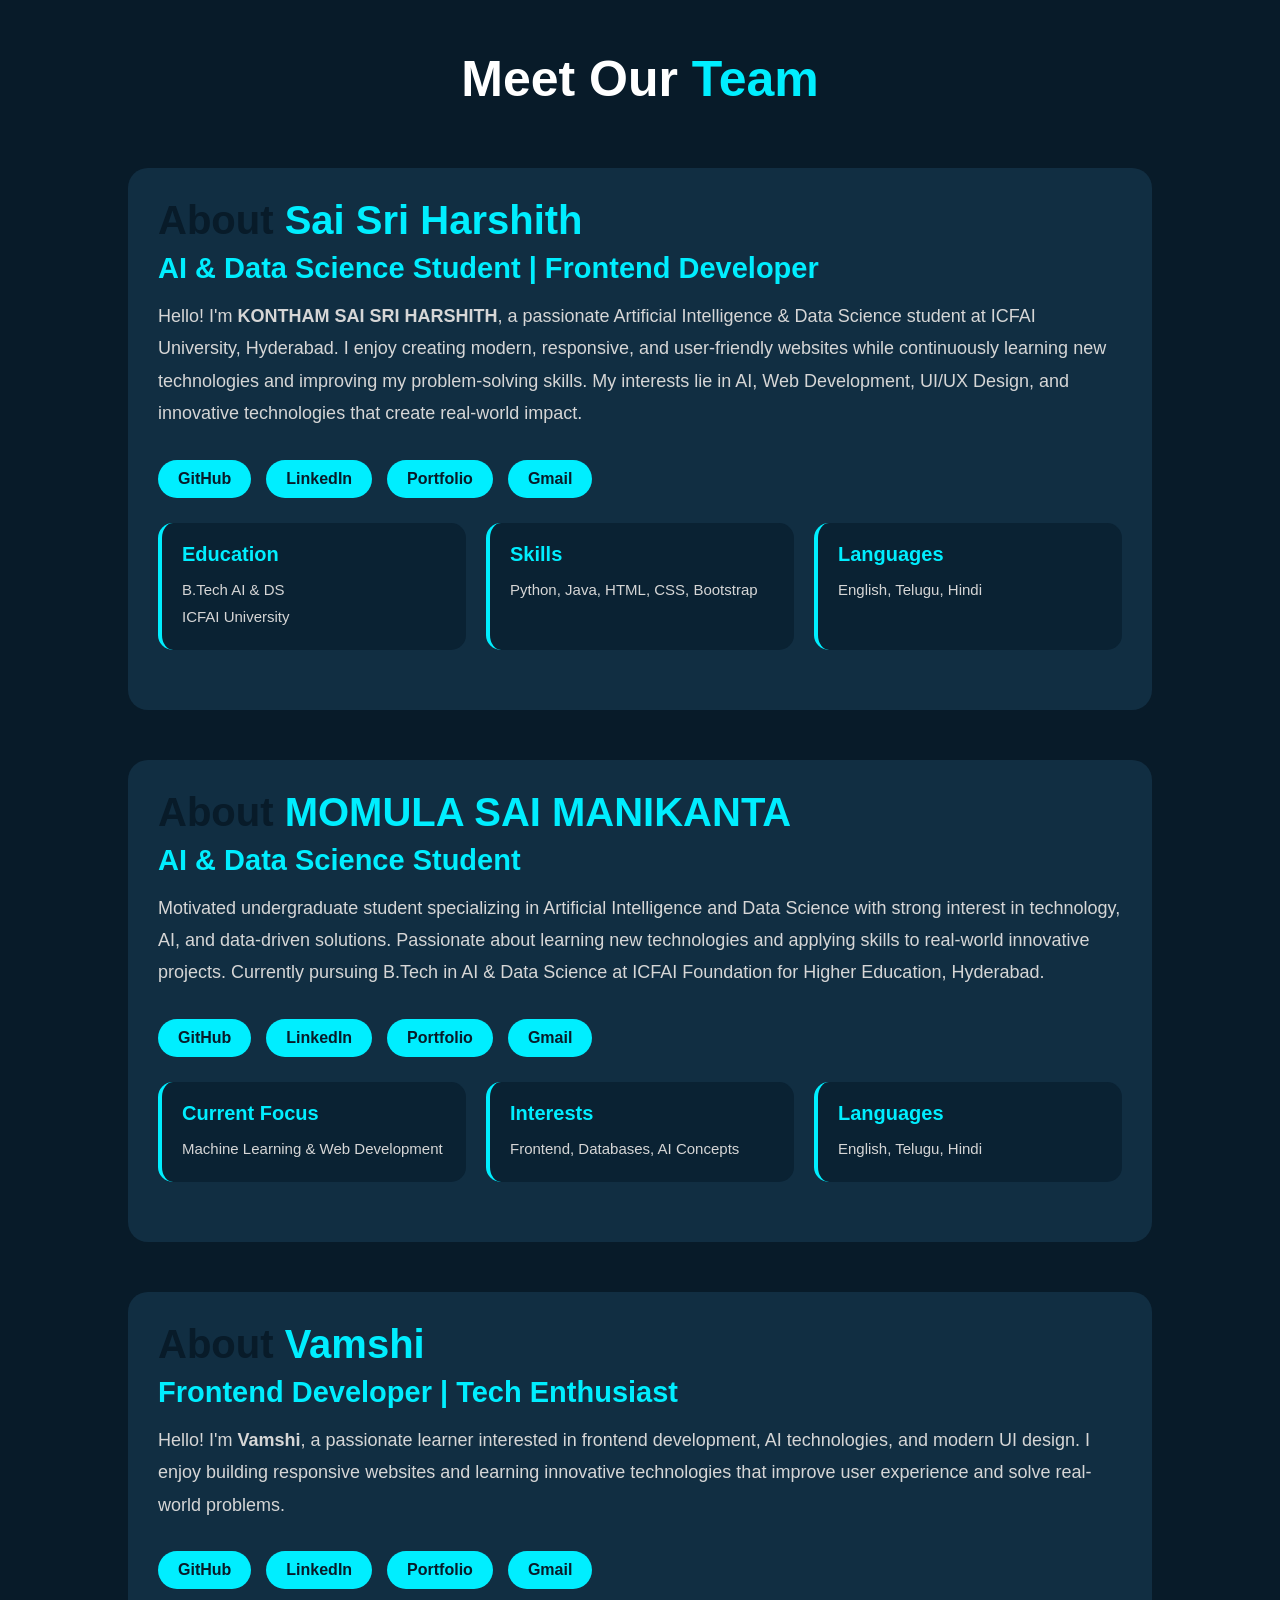
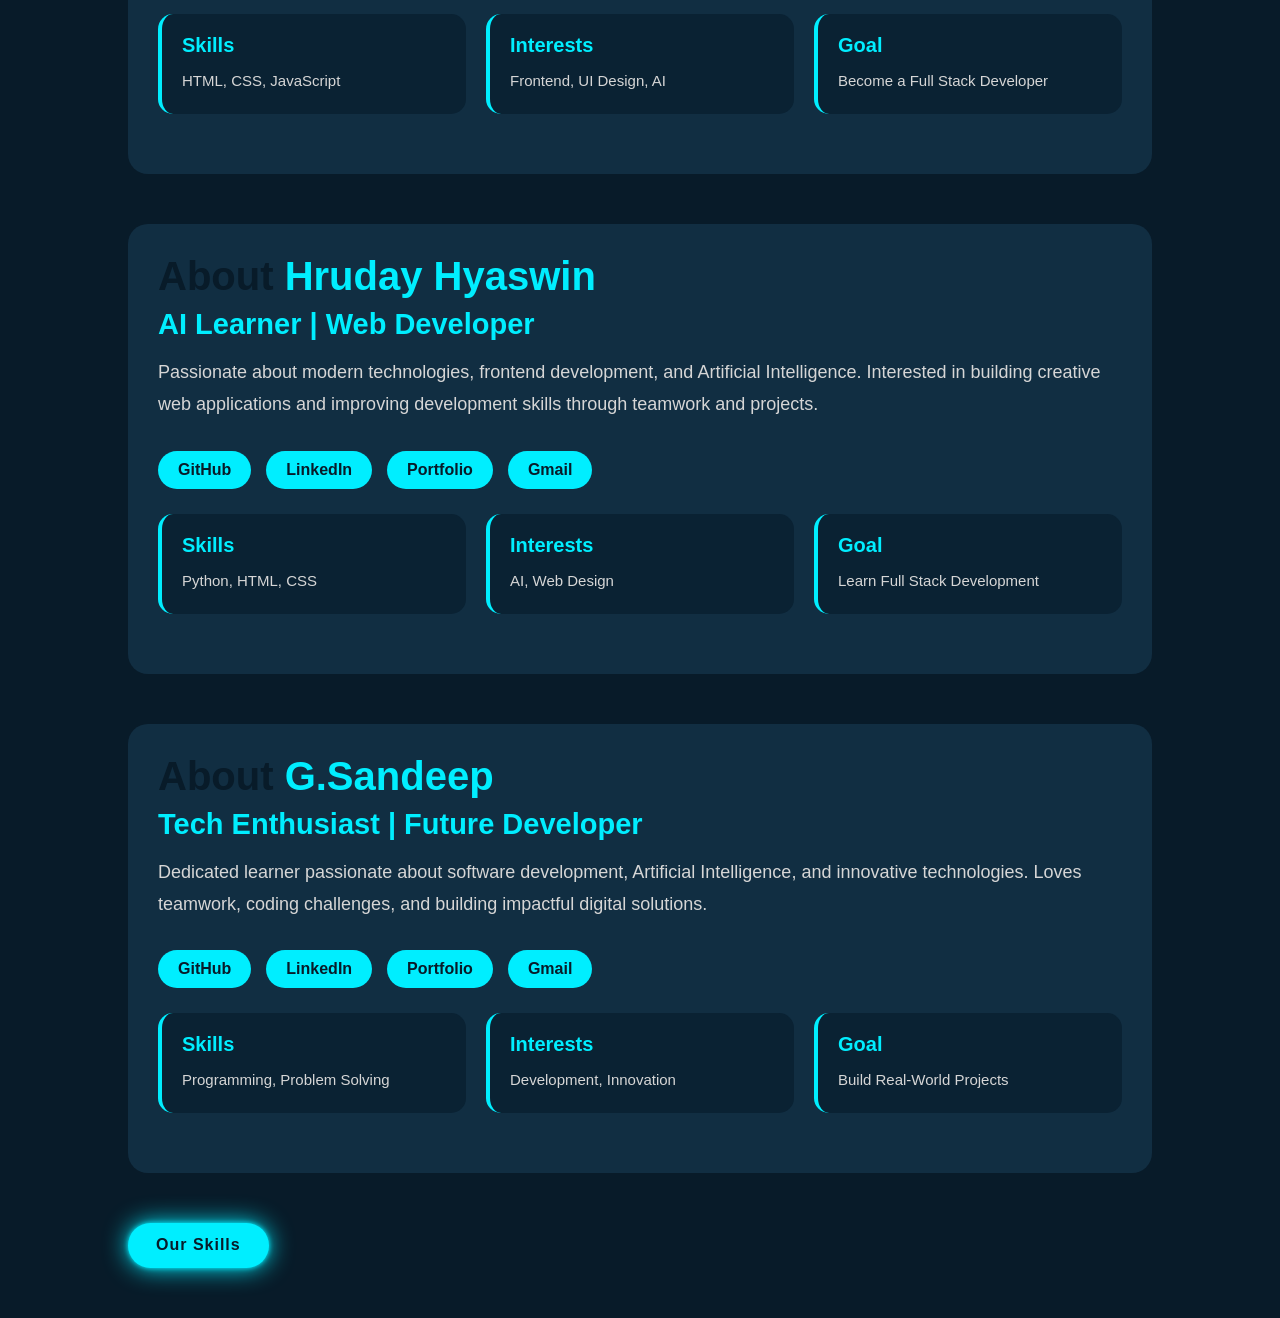
==== templates/about.html @ c6180d8a "yes" ====
<!DOCTYPE html>
<html lang="en">
<head>
    <meta charset="UTF-8">
    <meta name="viewport" content="width=device-width, initial-scale=1.0">
    <title>Our Team</title>

    <link rel="stylesheet" href="stylesheet.css">

    <style>

        body{
            background:#081b29;
            color:white;
            font-family:Arial, Helvetica, sans-serif;
        }

        .team-container{
            padding:50px 10%;
        }

        .heading{
            text-align:center;
            font-size:50px;
            margin-bottom:60px;
        }

        .heading span{
            color:#0ef;
        }

        .about{
            display:flex;
            flex-wrap:wrap;
            gap:40px;
            align-items:center;
            background:#112e42;
            padding:30px;
            border-radius:20px;
            margin-bottom:50px;
            transition:0.3s;
        }

        .about:hover{
            transform:translateY(-5px);
            box-shadow:0 0 20px #0ef;
        }

        .about-img img{
            width:250px;
            height:250px;
            object-fit:cover;
            border-radius:20px;
            border:4px solid #0ef;
        }

        .about-content{
            flex:1;
        }

        .about-content h2{
            font-size:40px;
            margin-bottom:10px;
        }

        .about-content h2 span{
            color:#0ef;
        }

        .about-content h4{
            color:#0ef;
            margin-bottom:15px;
        }

        .about-content p{
            line-height:1.8;
            color:#d6d6d6;
        }

        .social-links{
            margin-top:20px;
            display:flex;
            gap:15px;
            flex-wrap:wrap;
        }

        .social-links a{
            text-decoration:none;
            padding:10px 20px;
            border-radius:30px;
            background:#0ef;
            color:#081b29;
            font-weight:bold;
            transition:0.3s;
        }

        .social-links a:hover{
            box-shadow:0 0 15px #0ef;
            transform:translateY(-3px);
        }

        .about-info{
            display:grid;
            grid-template-columns:repeat(auto-fit,minmax(200px,1fr));
            gap:20px;
            margin-top:25px;
        }

        .info-box{
            background:#0a2233;
            padding:20px;
            border-radius:15px;
        }

        .info-box h5{
            color:#0ef;
            margin-bottom:10px;
        }

    </style>

</head>

<body>

<div class="team-container">

    <h1 class="heading">
        Meet Our <span>Team</span>
    </h1>

    <!-- MEMBER 1 -->

    <section class="about">

        <!-- <div class="about-img">
            <img src="https://media.licdn.com/dms/image/v2/D4D03AQFXeVvyC7tt0g/profile-displayphoto-crop_800_800/B4DZrQmya2IAAI-/0/1764436422904?e=1781136000&v=beta&t=477qju6nKqURJdQWneIxbQoy7bV3Ylf8SMtGtIjzBr8" alt="Harshith">
        </div> -->

        <div class="about-content">

            <h2>About <span>Sai Sri Harshith</span></h2>

            <h4>AI & Data Science Student | Frontend Developer</h4>

            <p>
                Hello! I'm <b>KONTHAM SAI SRI HARSHITH</b>, a passionate
                Artificial Intelligence & Data Science student at ICFAI University,
                Hyderabad.

                I enjoy creating modern, responsive, and user-friendly websites
                while continuously learning new technologies and improving my
                problem-solving skills.

                My interests lie in AI, Web Development, UI/UX Design, and
                innovative technologies that create real-world impact.
            </p>

            <div class="social-links">

                <a href="https://github.com/saisriharshith" target="_blank">
                    GitHub
                </a>

                <a href="https://linkedin.com/in/kontham-saisriharshith-286822322" target="_blank">
                    LinkedIn
                </a>

                <a href="https://saisriharshith-portfolio.netlify.app" target="_blank">
                    Portfolio
                </a>

                <a href="mailto:konthamsaisriharshith99@gmail.com">
                    Gmail
                </a>

            </div>

            <div class="about-info">

                <div class="info-box">
                    <h5>Education</h5>
                    <p>B.Tech AI & DS <br> ICFAI University</p>
                </div>

                <div class="info-box">
                    <h5>Skills</h5>
                    <p>Python, Java, HTML, CSS, Bootstrap</p>
                </div>

                <div class="info-box">
                    <h5>Languages</h5>
                    <p>English, Telugu, Hindi</p>
                </div>

            </div>

        </div>

    </section>

    <!-- MEMBER 2 -->

    <section class="about">

        <!-- <div class="about-img">
            <img src="YOUR_IMAGE_LINK" alt="Manikantha">
        </div> -->

        <div class="about-content">

            <h2>About <span>MOMULA SAI MANIKANTA</span></h2>

            <h4>AI & Data Science Student</h4>

            <p>
                Motivated undergraduate student specializing in Artificial
                Intelligence and Data Science with strong interest in
                technology, AI, and data-driven solutions.

                Passionate about learning new technologies and applying
                skills to real-world innovative projects.

                Currently pursuing B.Tech in AI & Data Science at
                ICFAI Foundation for Higher Education, Hyderabad.
            </p>

            <div class="social-links">

                <a href="https://github.com/momulasaimanikanta6-glitch" >
                    GitHub
                </a>

                <a href="https://www.linkedin.com/in/momula-saimanikanta-163290235?utm_source=share_via&utm_content=profile&utm_medium=member_android" target="_blank">
                    LinkedIn
                </a>

                <a href="https://funny-marshmallow-357ab3.netlify.app" target="_blank">
                    Portfolio
                </a>

                <a href="mailto:momulasaimanikanta6@gmail.com">
                    Gmail
                </a>

            </div>

            <div class="about-info">

                <div class="info-box">
                    <h5>Current Focus</h5>
                    <p>Machine Learning & Web Development</p>
                </div>

                <div class="info-box">
                    <h5>Interests</h5>
                    <p>Frontend, Databases, AI Concepts</p>
                </div>

                <div class="info-box">
                    <h5>Languages</h5>
                    <p>English, Telugu, Hindi</p>
                </div>

            </div>

        </div>

    </section>

    <!-- MEMBER 3 -->

    <section class="about">

        <!-- <div class="about-img">
            <img src="YOUR_IMAGE_LINK" alt="Vamshi">
        </div> -->

        <div class="about-content">

            <h2>About <span>Vamshi</span></h2>

            <h4>Frontend Developer | Tech Enthusiast</h4>

            <p>
                Hello! I'm <b>Vamshi</b>, a passionate learner interested
                in frontend development, AI technologies, and modern UI design.

                I enjoy building responsive websites and learning
                innovative technologies that improve user experience
                and solve real-world problems.
            </p>

            <div class="social-links">

                <a href="https://github.com/tulasivamshi">GitHub</a>

                <a href="https://www.linkedin.com/in/tulasi-vamshi71b252411?utm_source=share_via&utm_content=profile&utm_medium=member_android">LinkedIn</a>

                <a href="https://stately-torrone-959a1c.netlify.app">Portfolio</a>

                <a href="mailto:vamshitulasi2@gmail.com
">Gmail</a>

            </div>

            <div class="about-info">

                <div class="info-box">
                    <h5>Skills</h5>
                    <p>HTML, CSS, JavaScript</p>
                </div>

                <div class="info-box">
                    <h5>Interests</h5>
                    <p>Frontend, UI Design, AI</p>
                </div>

                <div class="info-box">
                    <h5>Goal</h5>
                    <p>Become a Full Stack Developer</p>
                </div>

            </div>

        </div>

    </section>

    <!-- MEMBER 4 -->

    <section class="about">

        <!-- <div class="about-img">
            <img src="YOUR_IMAGE_LINK" alt="Member 4">
        </div> -->

        <div class="about-content">

            <h2>About <span>Hruday Hyaswin</span></h2>

            <h4>AI Learner | Web Developer</h4>

            <p>
                Passionate about modern technologies, frontend development,
                and Artificial Intelligence.

                Interested in building creative web applications and
                improving development skills through teamwork and projects.
            </p>

            <div class="social-links">

                <a href="https://github.com/hrudayhyaswin-ux">GitHub</a>

                <a href="https://www.linkedin.com/in/ksv-hruday-hyaswin-86a04a349?utm_source=share_via&utm_content=profile&utm_medium=member_ios">LinkedIn</a>

                <a href="https://jazzy-mooncake-f18e80.netlify.app">Portfolio</a>

                <a href="mailto:hrudayhyaswin@gmail.com">Gmail</a>

            </div>

            <div class="about-info">

                <div class="info-box">
                    <h5>Skills</h5>
                    <p>Python, HTML, CSS</p>
                </div>

                <div class="info-box">
                    <h5>Interests</h5>
                    <p>AI, Web Design</p>
                </div>

                <div class="info-box">
                    <h5>Goal</h5>
                    <p>Learn Full Stack Development</p>
                </div>

            </div>

        </div>

    </section>

    <!-- MEMBER 5 -->

    <section class="about">

       

        <div class="about-content">

            <h2>About <span>G.Sandeep</span></h2>

            <h4>Tech Enthusiast | Future Developer</h4>

            <p>
                Dedicated learner passionate about software development,
                Artificial Intelligence, and innovative technologies.

                Loves teamwork, coding challenges, and building
                impactful digital solutions.
            </p>

            <div class="social-links">

                <a href="https://github.com/Sandxx999">GitHub</a>

                <a href="https://www.linkedin.com/in/sandeep-gadde-999770abc?utm_source=share_via&utm_content=profile&utm_medium=member_android">LinkedIn</a>

                <a href="https://inspiring-bubblegum-d2bc32.netlify.app/">Portfolio</a>

                <a href="mailto:sandeepgadde11@gmail.com">Gmail</a>

            </div>

            <div class="about-info">

                <div class="info-box">
                    <h5>Skills</h5>
                    <p>Programming, Problem Solving</p>
                </div>

                <div class="info-box">
                    <h5>Interests</h5>
                    <p>Development, Innovation</p>
                </div>

                <div class="info-box">
                    <h5>Goal</h5>
                    <p>Build Real-World Projects</p>
                </div>

            </div>

        </div>

    </section>
    <a href="skills.html" class="btn-box">
        Our Skills
    </a>

</div>

</body>
</html>
---- templates/stylesheet.css ----
* {
    margin: 0;
    padding: 0;
    box-sizing: border-box;
    font-family: 'Poppins', sans-serif;
}

html {
    scroll-behavior: smooth;
}

body {
    min-height: 100vh;
    overflow-x: hidden;
    background: #112e42;
    color: #ffffff;
}

img {
    max-width: 100%;
    height: auto;
}

.header {
    position: fixed;
    top: 0;
    left: 0;
    z-index: 100;
    width: 100%;
    padding: 20px 10%;
    background: rgba(8, 27, 41, 0.72);
    backdrop-filter: blur(12px);
    display: flex;
    justify-content: space-between;
    align-items: center;
    gap: 24px;
}

.logo {
    position: relative;
    flex-shrink: 0;
    font-size: clamp(22px, 3vw, 25px);
    color: #fffdfd;
    text-decoration: none;
    font-weight: 600;
    cursor: default;
    opacity: 0;
    animation: slideRight 1s ease forwards;
}

.navbar {
    display: flex;
    align-items: center;
    justify-content: flex-end;
    gap: clamp(12px, 3vw, 35px);
    flex-wrap: wrap;
}

.navbar a {
    display: inline-block;
    font-size: clamp(15px, 2vw, 25px);
    color: #fffbfb;
    text-decoration: none;
    font-weight: 500;
    transition: .3s;
    opacity: 0;
    animation: slideTop .5s ease forwards;
    animation-delay: calc(.2s * var(--i));
}

.navbar a:hover,
.navbar a.active {
    color: #0ef;
}

.home {
    position: relative;
    width: 100%;
    min-height: 100vh;
    background: linear-gradient(rgba(8, 27, 41, 0.35), rgba(8, 27, 41, 0.72)),
        url(Purple\ Illustrated\ Mountain\ Desktop\ Wallpaper.png) no-repeat;
    background-size: cover;
    background-position: center;
    display: flex;
    align-items: center;
    padding: 110px 10% 60px;
}

.home-content {
    width: min(100%, 680px);
}

.home-content h3 {
    font-size: clamp(22px, 4vw, 32px);
    font-weight: 700;
    opacity: 0;
    animation: slideBottom 1s ease forwards;
    animation-delay: .7s;
}

.home-content h3:nth-of-type(2) {
    margin-bottom: 30px;
    animation: slideTop 1s ease forwards;
    animation-delay: .7s;
}

.home-content h3 span {
    color: #0ef;
}

.home-content h1 {
    max-width: 100%;
    font-size: clamp(34px, 7vw, 56px);
    font-weight: 700;
    line-height: 1.15;
    margin: 4px 0;
    word-break: break-word;
    opacity: 0;
    animation: slideRight 1s ease forwards;
    animation-delay: 1s;
}

.home-content p {
    max-width: 64ch;
    font-size: clamp(16px, 2.4vw, 20px);
    line-height: 1.7;
    opacity: 0;
    animation: slideLeft 1s ease forwards;
    animation-delay: 1s;
}

.home-sci {
    display: flex;
    flex-wrap: wrap;
    gap: 15px;
    margin: 30px 0;
}

.home-sci a {
    display: inline-flex;
    justify-content: center;
    align-items: center;
    width: 40px;
    height: 40px;
    background: transparent;
    border: 2px solid #0ef;
    border-radius: 50%;
    font-size: 20px;
    color: rgb(255, 255, 255);
    text-decoration: none;
    transition: .5s ease;
    opacity: 0;
    animation: slideLeft 1s ease forwards;
    animation-delay: calc(.2s * var(--i));
}

.home-sci a:hover {
    background: #0ef;
    color: #081b29;
    box-shadow: 0 0 20px #0ef;
}

.btn-box {
    display: inline-block;
    width: fit-content;
    max-width: 100%;
    padding: 12px 28px;
    background: #0ef;
    border: 0;
    border-radius: 40px;
    font-size: 16px;
    color: #081b29;
    letter-spacing: 1px;
    text-decoration: none;
    font-weight: 600;
    line-height: 1.3;
    opacity: 0;
    animation: slideTop 1s ease forwards;
    animation-delay: 2s;
    box-shadow: 0 0 5px #0ef,
        0 0 25px #0ef;
}

.btn-box:hover {
    box-shadow: 0 0 5px cyan,
        0 0 25px cyan, 0 0 50px cyan,
        0 0 100px cyan, 0 0 200px cyan;
}

@keyframes slideRight {
    0% {
        transform: translateX(-100px);
        opacity: 0;
    }

    100% {
        transform: translateX(0px);
        opacity: 1;
    }
}

@keyframes slideLeft {
    0% {
        transform: translateX(100px);
        opacity: 0;
    }

    100% {
        transform: translateX(0px);
        opacity: 1;
    }
}

@keyframes slideTop {
    0% {
        transform: translateY(100px);
        opacity: 0;
    }

    100% {
        transform: translateY(0px);
        opacity: 1;
    }
}

@keyframes slideBottom {
    0% {
        transform: translateY(-100px);
        opacity: 0;
    }

    100% {
        transform: translateY(0px);
        opacity: 1;
    }
}

/* ================= ABOUT SECTION ================= */

.about {
    display: grid;
    grid-template-columns: minmax(240px, 400px) minmax(0, 1fr);
    align-items: center;
    gap: clamp(2rem, 5vw, 4rem);
    padding: clamp(90px, 12vw, 120px) 10%;
    background: #fff;
}

.about-img {
    display: flex;
    justify-content: center;
}

.about-img img {
    width: min(100%, 400px);
    border-radius: 20px;
    box-shadow: 0 0 25px rgba(0, 238, 255, 0.4);
    opacity: 0;
    animation: slideRight 1s ease forwards;
}

.about-content h2,
.sub-title,
.main-text h2,
.contact-text h2 {
    font-size: clamp(40px, 7vw, 60px);
    line-height: 1.1;
}

.about-content h2 {
    margin-bottom: 20px;
    color: #081b29;
    opacity: 0;
    animation: slideTop 1s ease forwards;
}

.about-content h2 span,
.sub-title span,
.contact-text h2 span {
    color: #0ef;
}

.about-content h4 {
    font-size: clamp(22px, 3vw, 29px);
    font-weight: 600;
    color: #081b29;
    margin-bottom: 20px;
    opacity: 0;
    animation: slideLeft 1s ease forwards;
}

.about-content p {
    color: #333;
    font-size: clamp(16px, 2vw, 18px);
    line-height: 1.7;
    margin-bottom: 30px;
    opacity: 0;
    animation: slideBottom 1s ease forwards;
}

.about-info {
    display: grid;
    grid-template-columns: repeat(auto-fit, minmax(min(100%, 200px), 1fr));
    gap: 20px;
    margin-bottom: 30px;
}

.info-box {
    background: #f5f5f5;
    padding: 20px;
    border-radius: 15px;
    transition: .4s ease;
    border-left: 4px solid #0ef;
    opacity: 0;
    animation: slideTop 1s ease forwards;
}

.info-box:hover {
    transform: translateY(-8px);
    box-shadow: 0 0 15px rgba(0, 238, 255, 0.3);
}

.info-box h5 {
    font-size: 20px;
    margin-bottom: 10px;
    color: #081b29;
}

.info-box p {
    font-size: 15px;
    line-height: 1.6;
    margin-bottom: 0;
}

/* ================= SKILLS SECTION ================= */

.skills {
    padding: clamp(90px, 12vw, 120px) 10%;
    background: #f8f9fc;
}

.sub-title {
    text-align: center;
    padding-bottom: clamp(40px, 8vw, 70px);
    color: #081b29;
}

.container1 {
    width: 100%;
}

.skills-list {
    display: grid;
    grid-template-columns: repeat(auto-fit, minmax(min(100%, 250px), 1fr));
    gap: clamp(22px, 4vw, 40px);
}

.skills-list div {
    background: #fff;
    padding: clamp(24px, 4vw, 40px);
    font-size: 15px;
    border-radius: 20px;
    transition: transform 0.5s, box-shadow 0.5s;
    box-shadow: 0 0 20px rgba(0, 0, 0, 0.08);
    opacity: 0;
    animation: slideTop 1s ease forwards;
}

.skills-list div i {
    font-size: clamp(44px, 8vw, 55px);
    margin-bottom: 20px;
}

.skills-list div h2 {
    font-size: clamp(23px, 4vw, 28px);
    font-weight: 600;
    margin-bottom: 15px;
    color: #081b29;
}

.skills-list div p {
    color: #555;
    line-height: 1.7;
}

.skills-list div:hover {
    transform: translateY(-10px);
    box-shadow: 0 0 25px rgba(0, 238, 255, 0.4);
}

.skills .btn-box,
.projects .btn-box,
.project .btn-box {
    margin-top: 36px;
}

/* ================= PROJECT SECTION ================= */

.projects {
    padding: 80px 10%;
    background: #081b29;
    color: white;
}

.main-text {
    text-align: center;
    margin-bottom: 50px;
}

.main-text h2 {
    font-size: 45px;
}

.main-text span {
    color: #0ef;
}

.subtitle {
    color: #aaa;
    margin-top: 10px;
}

.portfolio-content {
    display: grid;
    grid-template-columns: repeat(auto-fit, minmax(280px, 1fr));
    gap: 25px;
}

.row {
    background: #112e42;
    padding: 25px;
    border-radius: 15px;
    transition: 0.3s;
    border: 1px solid transparent;
}

.row:hover {
    transform: translateY(-8px);
    border: 1px solid #0ef;
    box-shadow: 0 0 20px rgba(0, 238, 255, 0.3);
}

.layer h5 {
    color: #0ef;
    font-size: 18px;
    margin-bottom: 10px;
}

.layer p {
    color: #d6d6d6;
    line-height: 1.6;
}

/* ================= CONTACT SECTION ================= */

.contact {
    display: grid;
    grid-template-columns: repeat(auto-fit, minmax(min(100%, 350px), 1fr));
    gap: clamp(2rem, 5vw, 3rem);
    min-height: 100vh;
    padding: clamp(90px, 12vw, 120px) 10%;
    background: #081b29;
    color: #fff;
}

.contact-text h2 {
    margin-bottom: 20px;
}

.contact-text h4 {
    font-size: clamp(22px, 3vw, 26px);
    margin-bottom: 20px;
    font-weight: 600;
}

.contact-text p {
    color: #d6d6d6;
    line-height: 1.8;
    margin-bottom: 30px;
    font-size: clamp(16px, 2vw, 17px);
}

.contact-list {
    display: grid;
    grid-template-columns: repeat(auto-fit, minmax(min(100%, 250px), 1fr));
    gap: 20px;
    margin-bottom: 40px;
}

.contact-list li {
    list-style: none;
    min-width: 0;
    background: #112e42;
    padding: 18px 20px;
    border-radius: 15px;
    display: flex;
    align-items: center;
    gap: 12px;
    overflow-wrap: anywhere;
    transition: 0.4s ease;
}

.contact-list li:hover {
    transform: translateY(-5px);
    box-shadow: 0 0 15px rgba(0, 238, 255, 0.4);
}

.contact-list li i {
    flex-shrink: 0;
    color: #0ef;
    font-size: 24px;
}

.contact-icons {
    display: flex;
    gap: 15px;
    flex-wrap: wrap;
    margin-bottom: 30px;
}

.contact-icons a {
    display: inline-flex;
    justify-content: center;
    align-items: center;
    width: 45px;
    height: 45px;
    border: 2px solid #0ef;
    border-radius: 50%;
    color: #0ef;
    text-decoration: none;
    font-size: 22px;
    transition: 0.5s ease;
}

.contact-icons img {
    display: block;
    width: 20px;
    height: 20px;
    object-fit: contain;
}

.contact-icons a:hover {
    background: #0ef;
    color: #081b29;
    box-shadow: 0 0 20px #0ef;
}

.contact-form form {
    display: grid;
    gap: 20px;
}

.contact-form input,
.contact-form textarea {
    width: 100%;
    padding: 18px;
    border: none;
    outline: none;
    background: #cacaca;
    color: #081b29;
    border-radius: 12px;
    font-size: 16px;
}

.contact-form textarea {
    resize: vertical;
    min-height: 180px;
}

.contact-form .send {
    width: fit-content;
    max-width: 100%;
    padding: 14px 35px;
    background: #0ef;
    color: #081b29;
    border-radius: 40px;
    font-size: 16px;
    font-weight: 600;
    cursor: pointer;
    transition: 0.5s ease;
    box-shadow: 0 0 5px #0ef,
        0 0 25px #0ef;
}

.contact-form .send:hover {
    box-shadow: 0 0 5px cyan,
        0 0 25px cyan,
        0 0 50px cyan,
        0 0 100px cyan;
}

/* ================= RESPONSIVE ================= */

@media (max-width: 1024px) {
    .header {
        padding: 18px 6%;
    }

    .home,
    .about,
    .skills,
    .project,
    .projects,
    .contact {
        padding-left: 6%;
        padding-right: 6%;
    }
}

@media (max-width: 900px) {
    .header {
        position: sticky;
        flex-direction: column;
        align-items: flex-start;
        gap: 14px;
    }

    .navbar {
        width: 100%;
        justify-content: flex-start;
        gap: 10px 18px;
    }

    .home {
        min-height: auto;
        padding-top: 80px;
    }

    .about {
        grid-template-columns: 1fr;
        text-align: center;
    }

    .about-content .btn-box,
    .skills .btn-box,
    .projects .btn-box,
    .project .btn-box {
        margin-left: auto;
        margin-right: auto;
    }
}

@media (max-width: 600px) {
    .header {
        padding: 16px 5%;
    }

    .navbar {
        gap: 8px 14px;
    }

    .navbar a {
        font-size: 14px;
    }

    .home,
    .about,
    .skills,
    .project,
    .projects,
    .contact {
        padding-left: 5%;
        padding-right: 5%;
    }

    .home {
        padding-top: 64px;
        text-align: center;
        background-position: 58% center;
    }

    .home-content {
        margin: 0 auto;
    }

    .home-content h3:nth-of-type(2) {
        margin-bottom: 20px;
    }

    .home-sci {
        justify-content: center;
        margin: 24px 0;
    }

    .btn-box {
        padding: 11px 22px;
        font-size: 14px;
        letter-spacing: 0;
    }

    .sub-title {
        padding-bottom: 36px;
    }

    .skills-list div,
    .info-box,
    .layer,
    .contact-list li {
        border-radius: 12px;
    }

    .portfolio-content {
        gap: 1.25rem;
    }

    .row {
        min-height: auto;
    }

    .layer {
        min-height: 260px;
    }

    .contact-icons {
        justify-content: center;
    }

    .contact-text {
        text-align: center;
    }
}

@media (max-width: 380px) {
    .navbar a {
        font-size: 13px;
    }

    .home-content h1 {
        font-size: 30px;
    }

    .contact-list li {
        padding: 16px;
        font-size: 14px;
    }
}
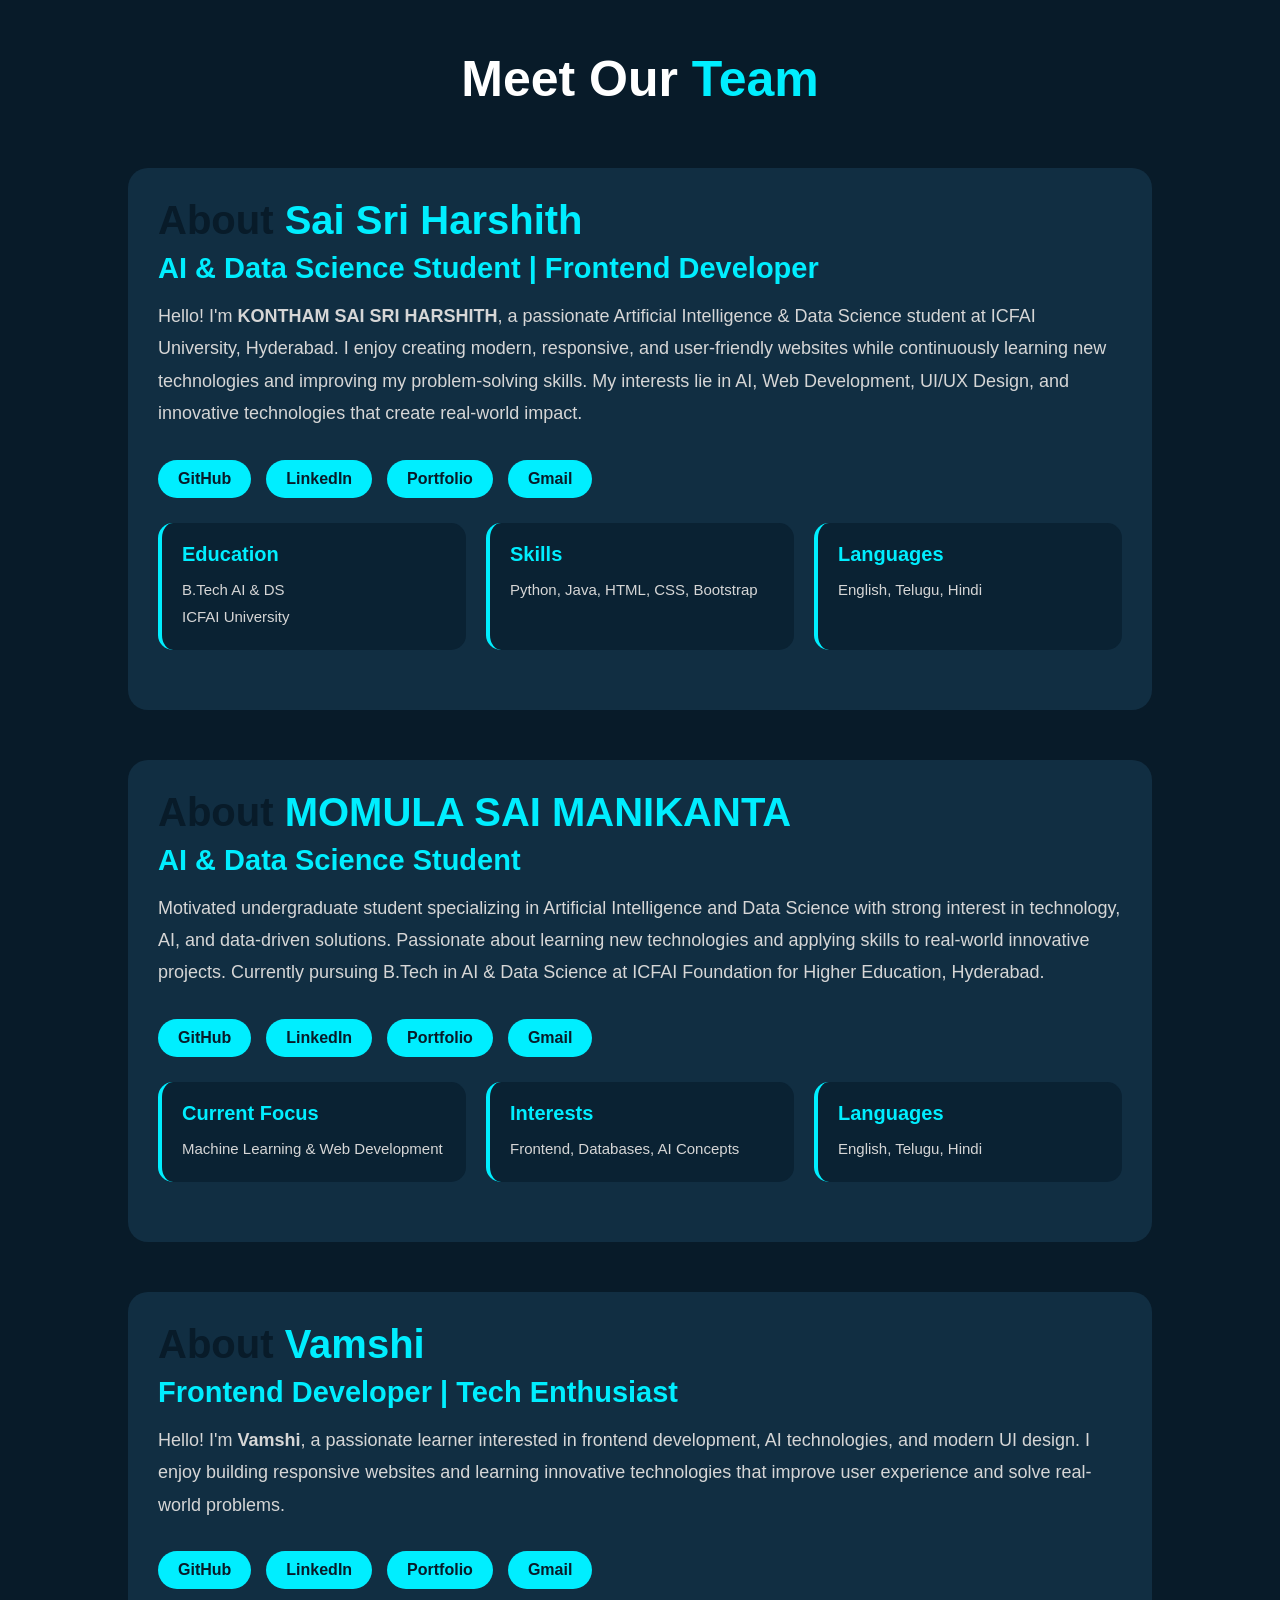
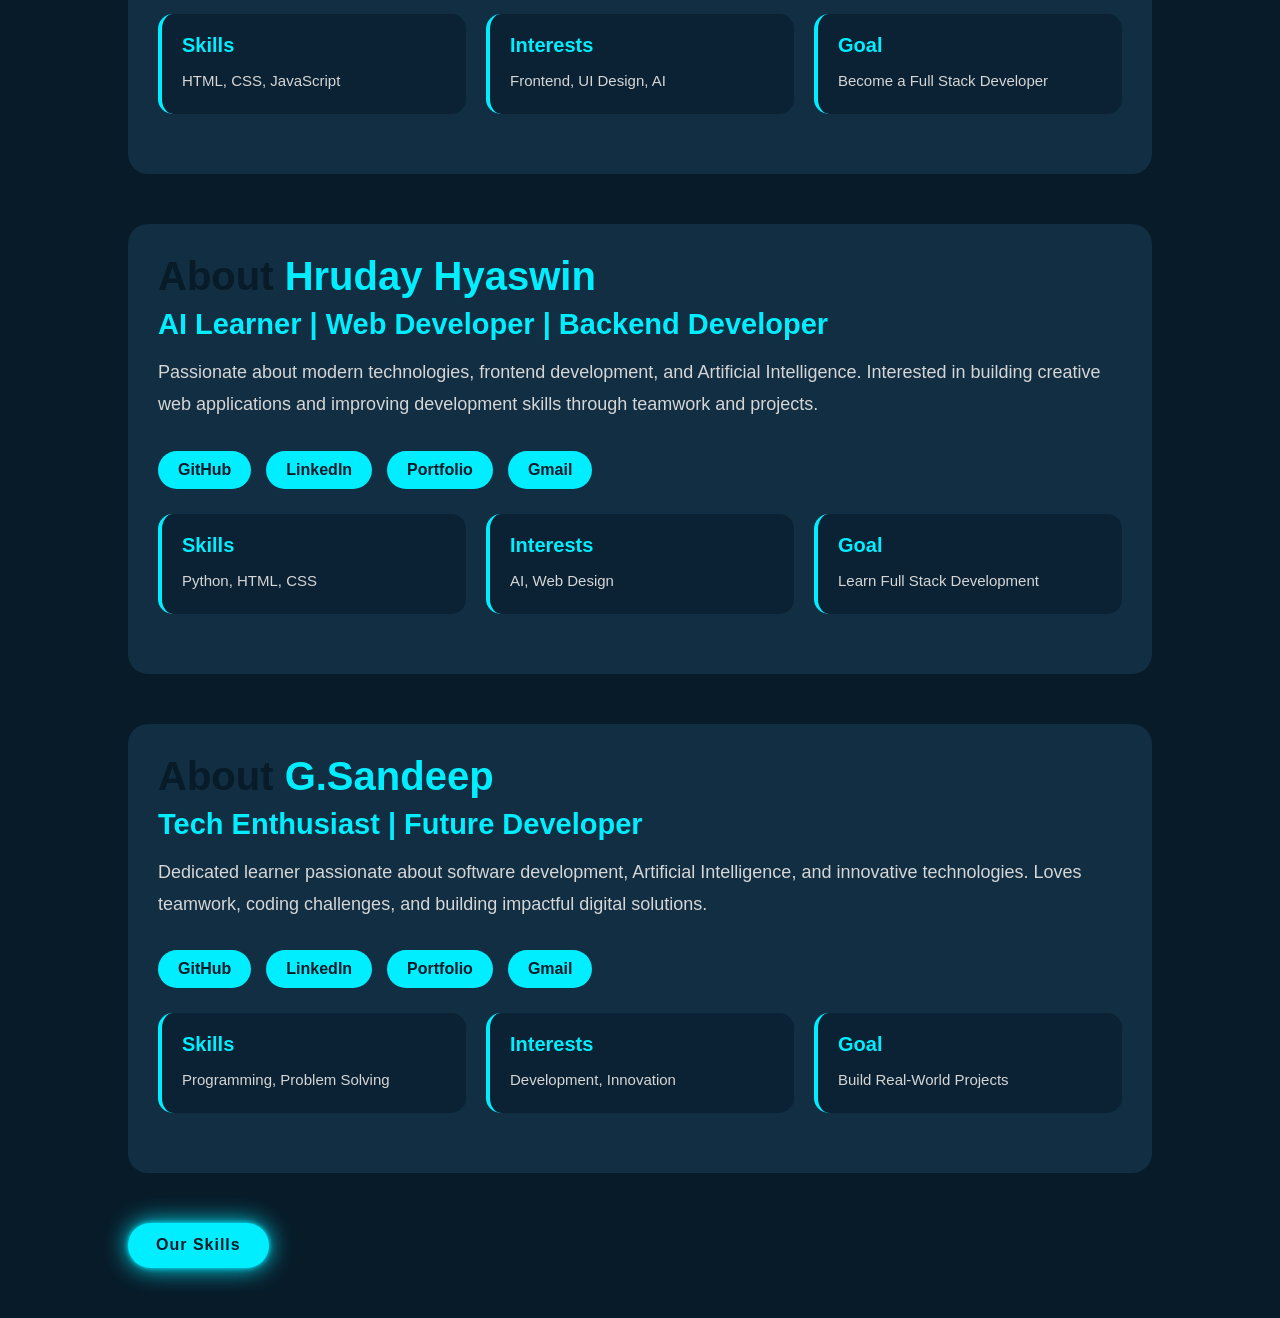
==== commit ccbac710: "change" ====
--- a/templates/about.html
+++ b/templates/about.html
@@ -339,7 +339,7 @@
 
             <h2>About <span>Hruday Hyaswin</span></h2>
 
-            <h4>AI Learner | Web Developer</h4>
+            <h4>AI Learner | Web Developer | Backend Developer</h4>
 
             <p>
                 Passionate about modern technologies, frontend development,
@@ -355,7 +355,7 @@
 
                 <a href="https://www.linkedin.com/in/ksv-hruday-hyaswin-86a04a349?utm_source=share_via&utm_content=profile&utm_medium=member_ios">LinkedIn</a>
 
-                <a href="https://jazzy-mooncake-f18e80.netlify.app">Portfolio</a>
+                <a href="https://dapper-snickerdoodle-6694e5.netlify.app">Portfolio</a>
 
                 <a href="mailto:hrudayhyaswin@gmail.com">Gmail</a>
 
